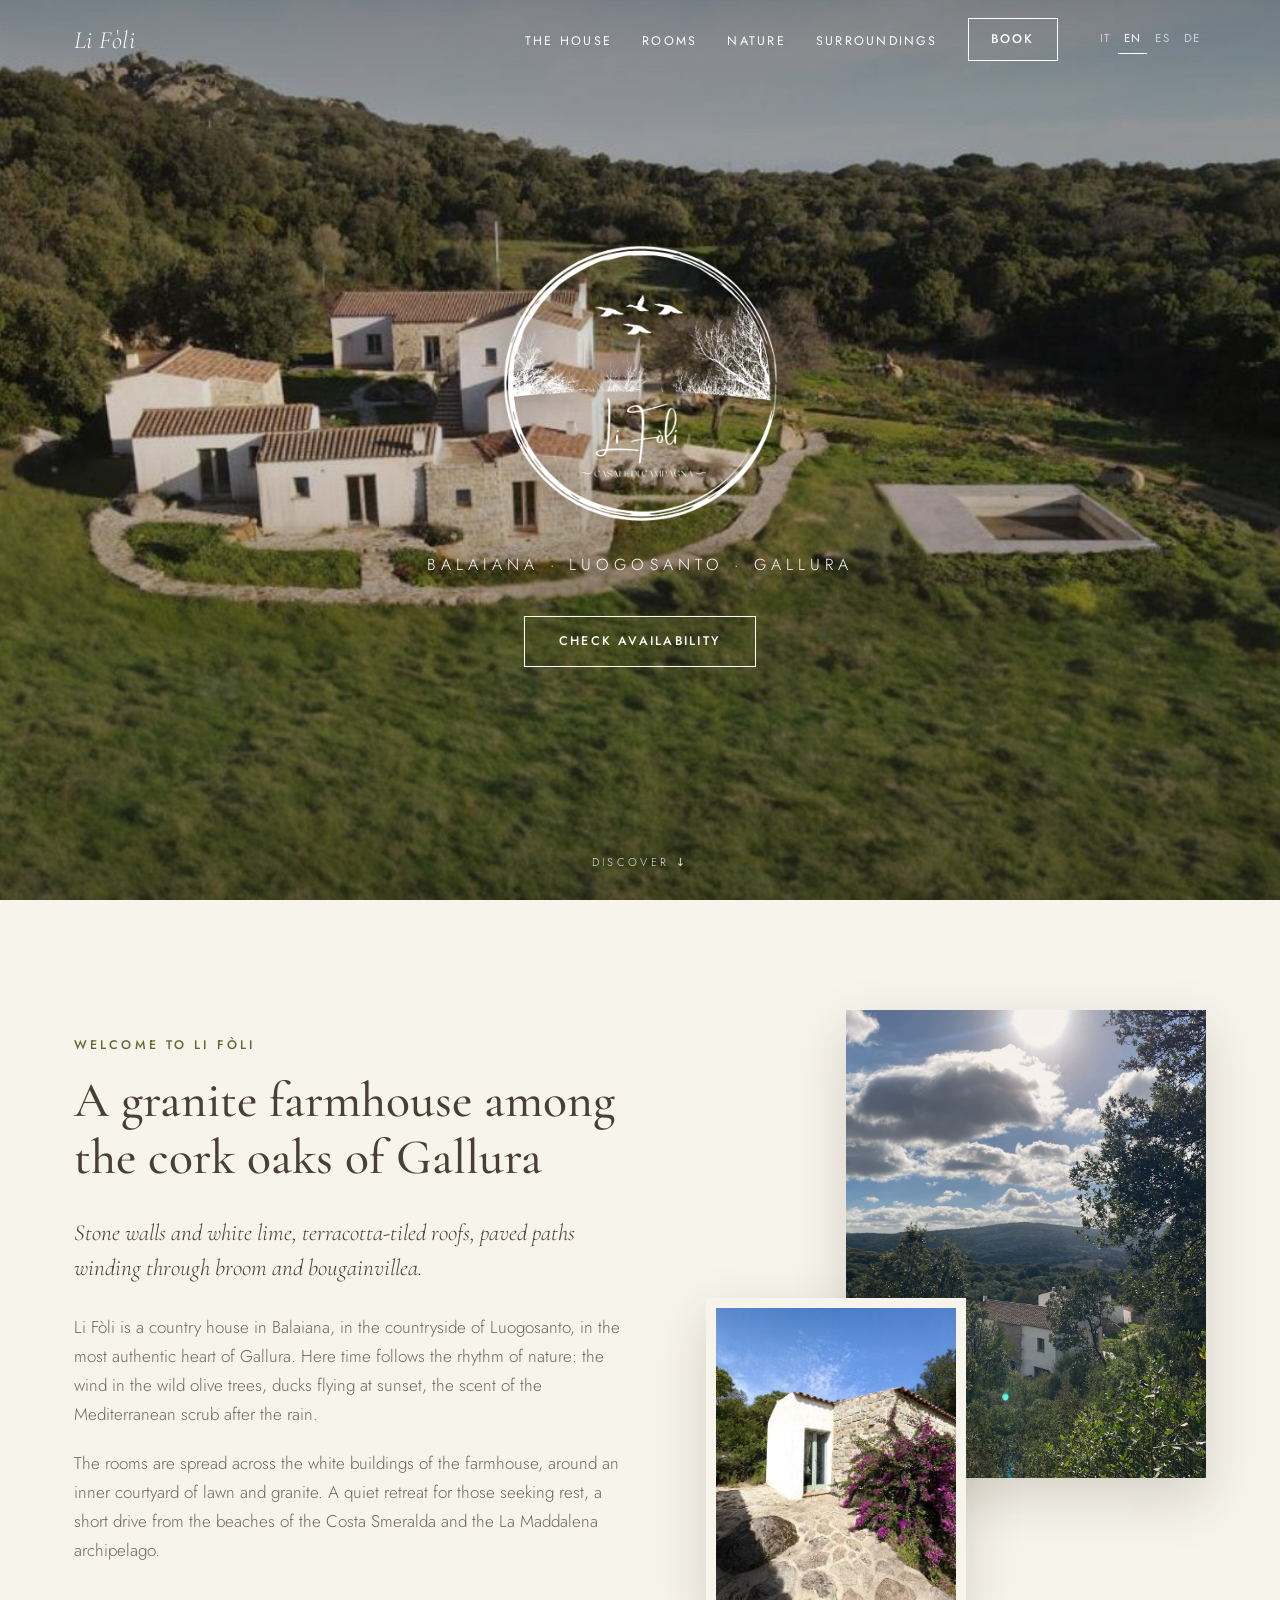
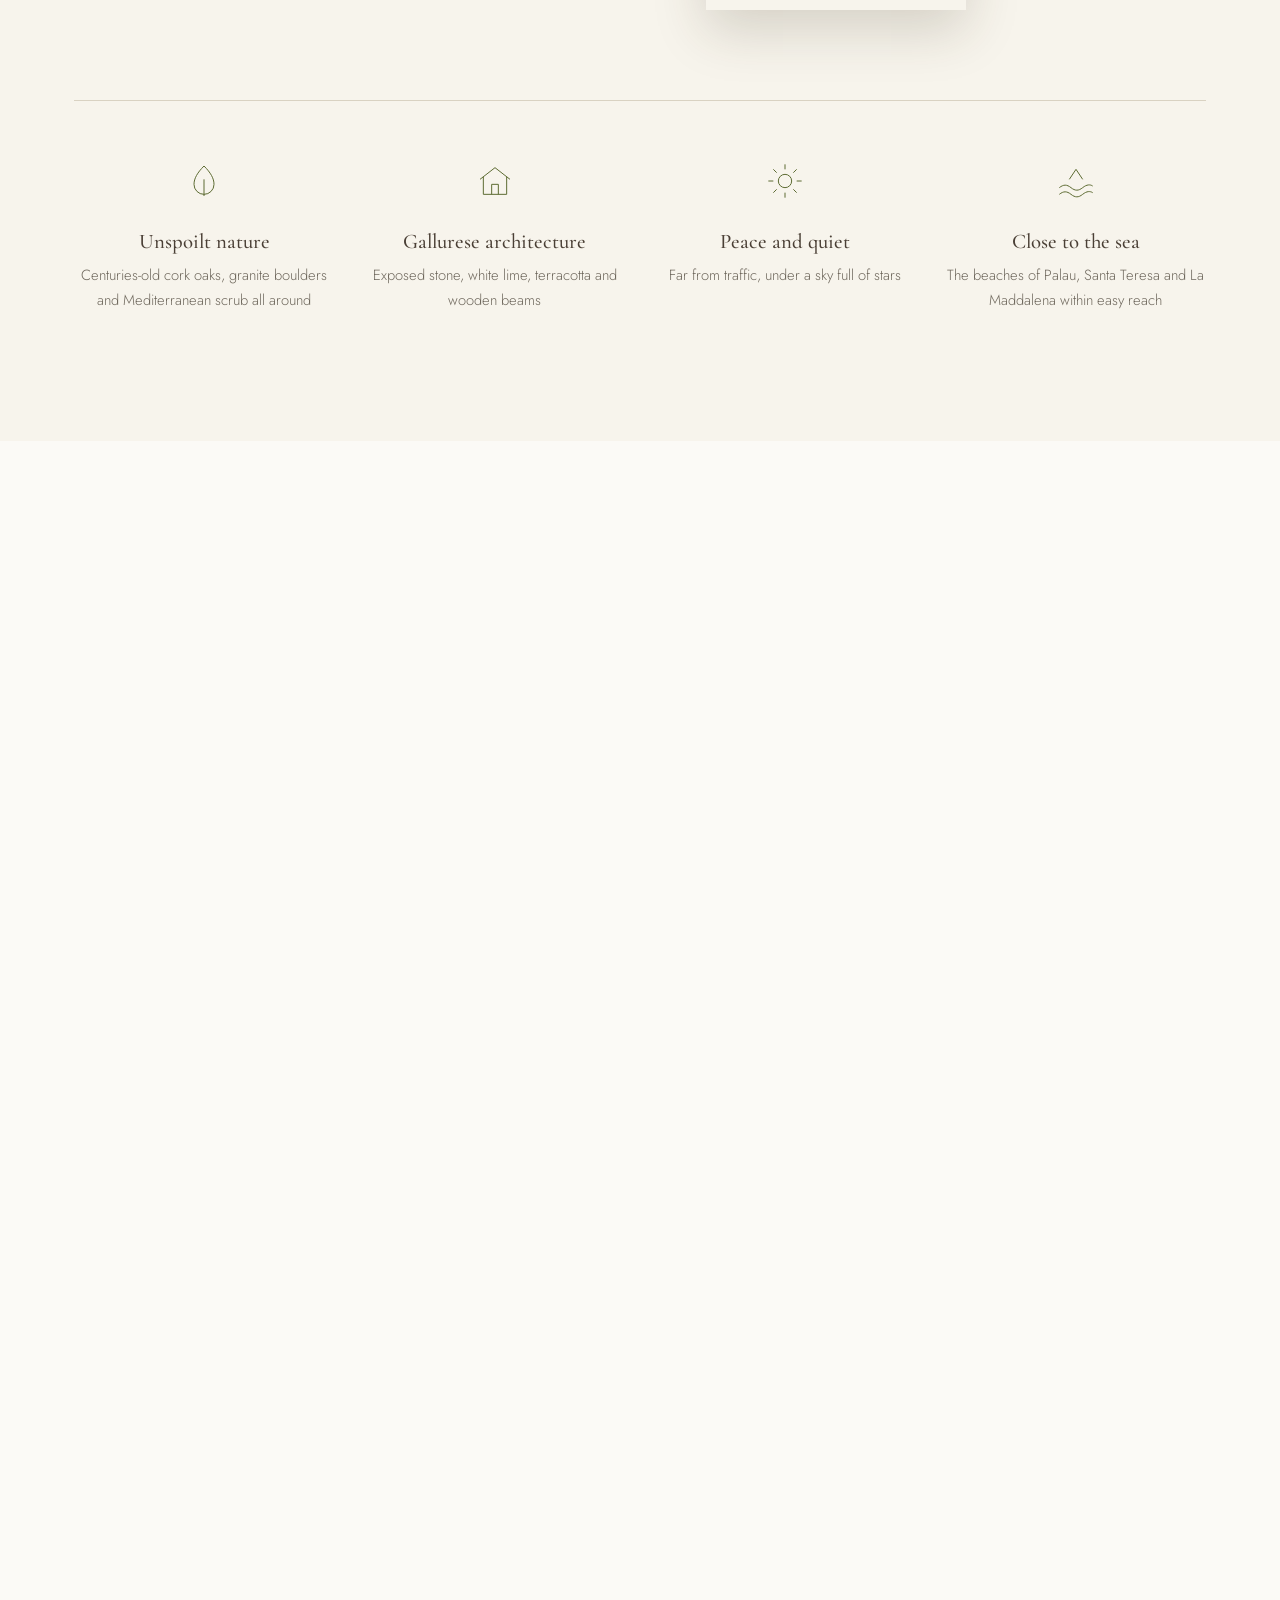
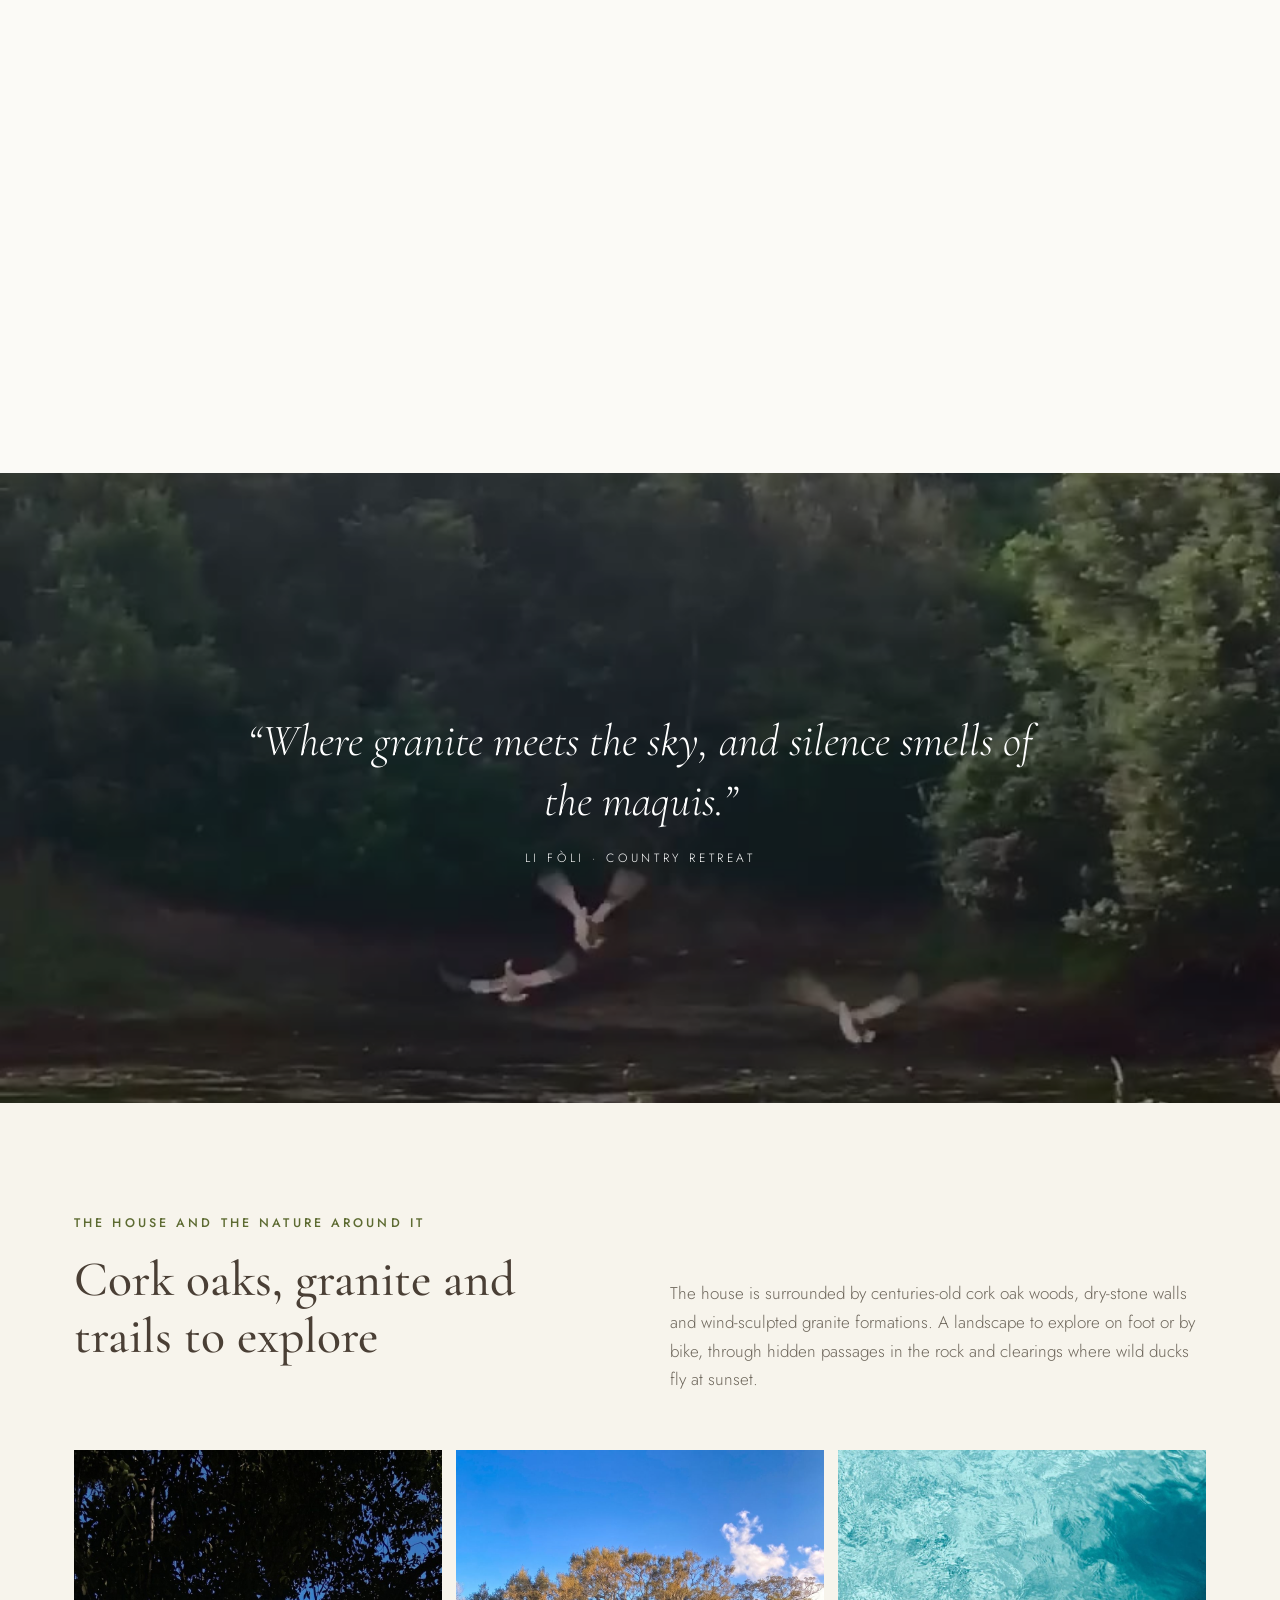
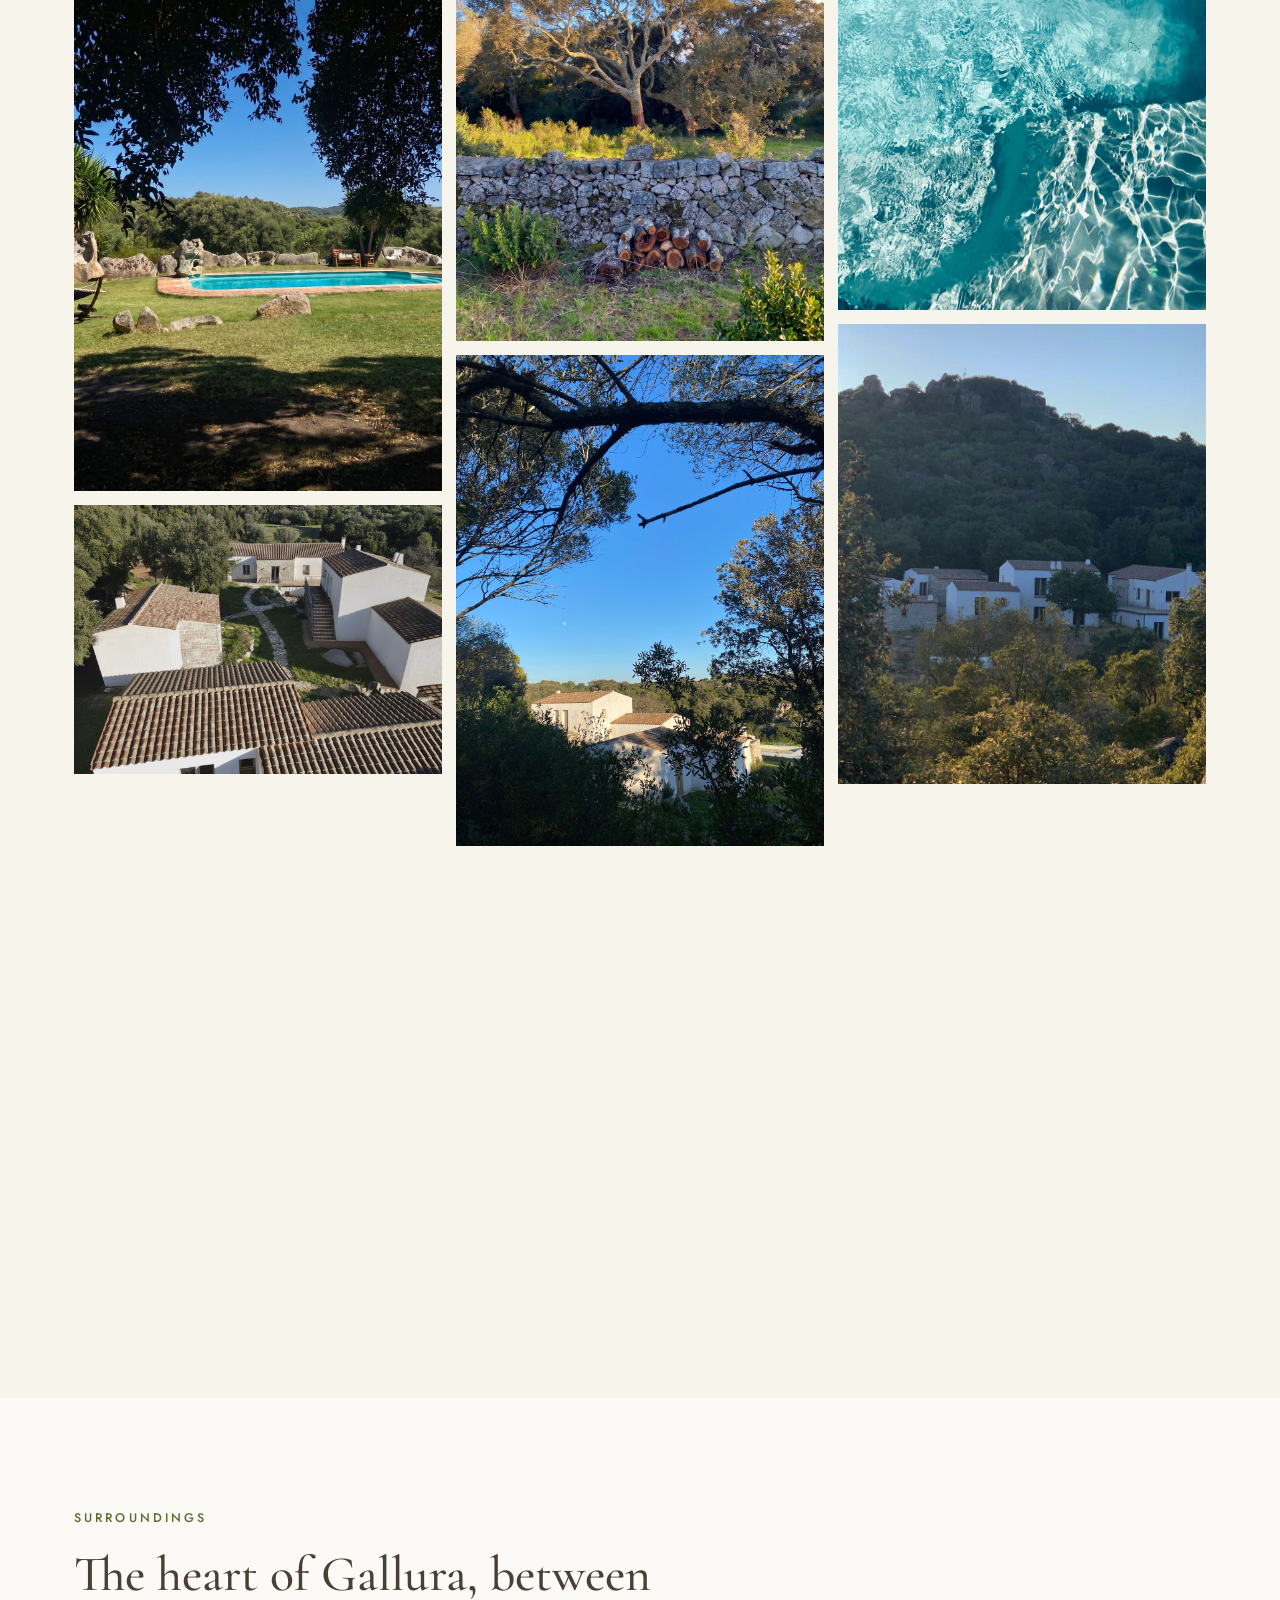
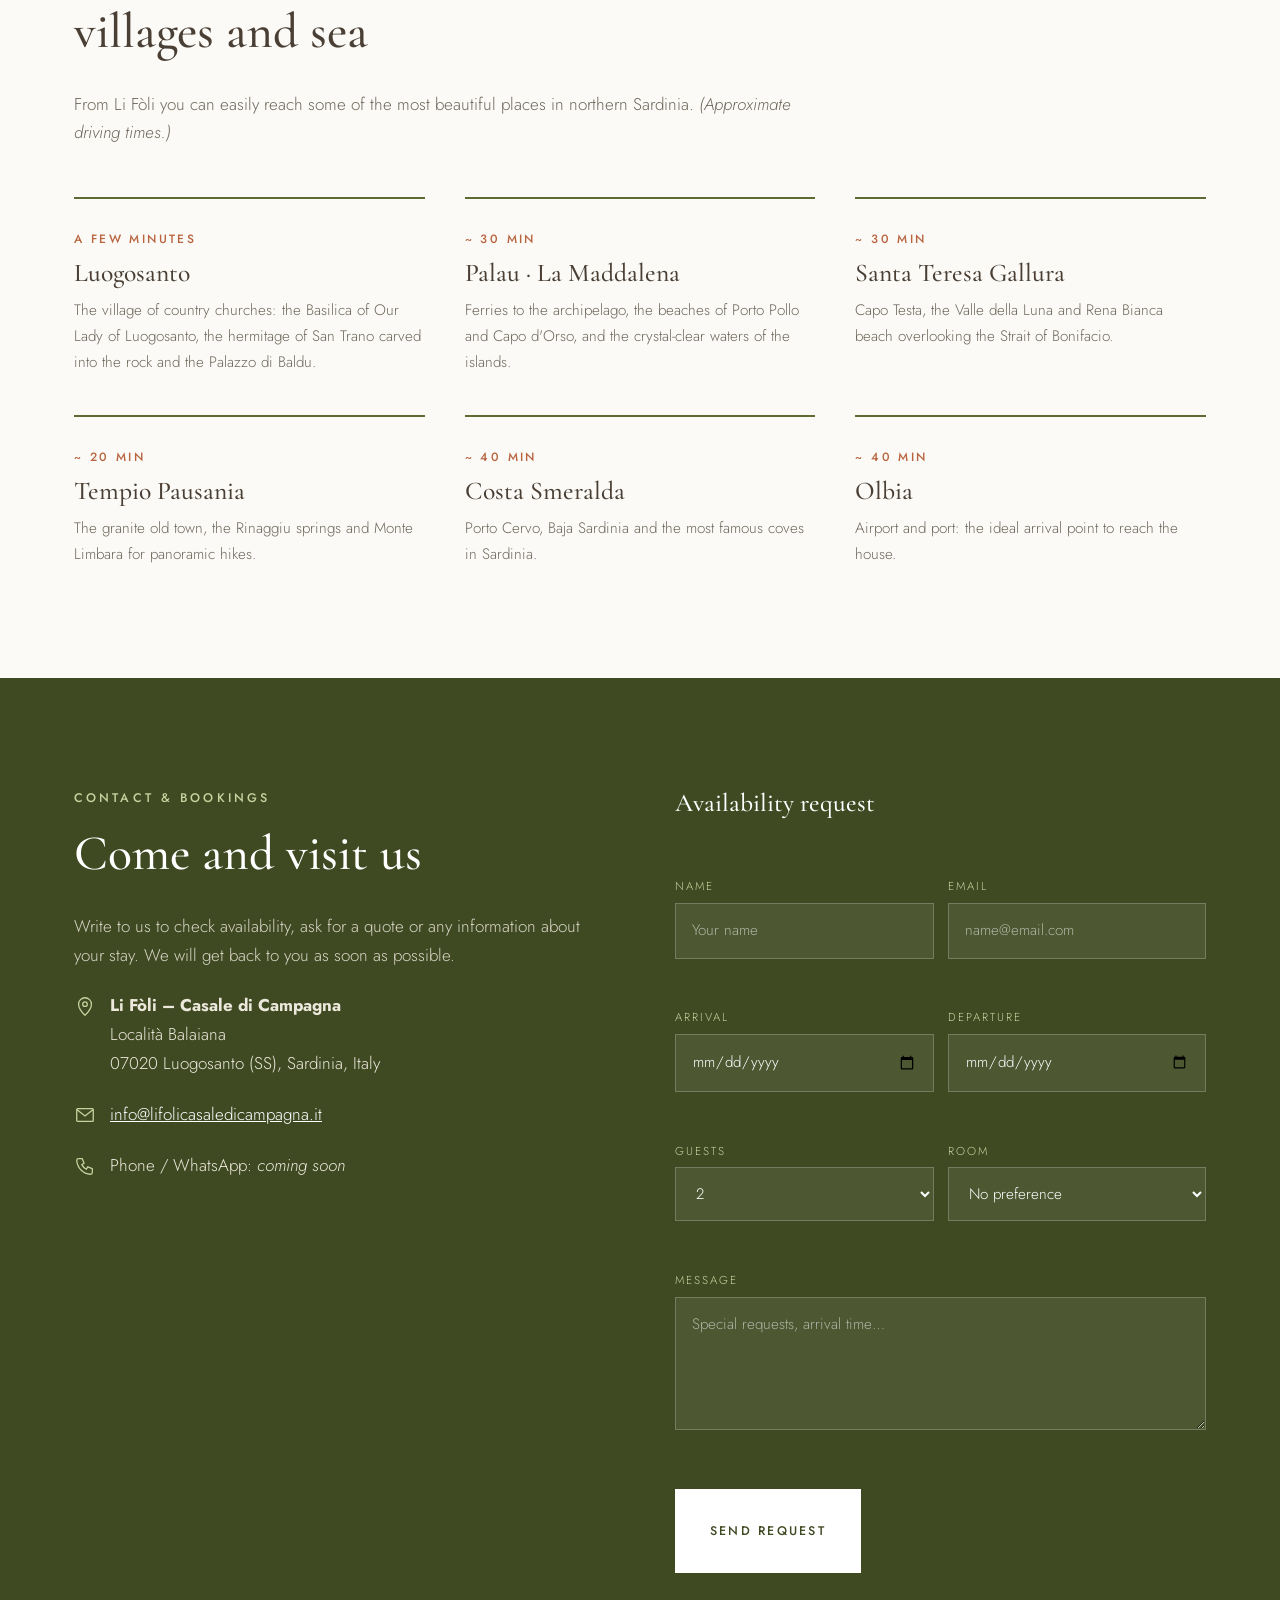
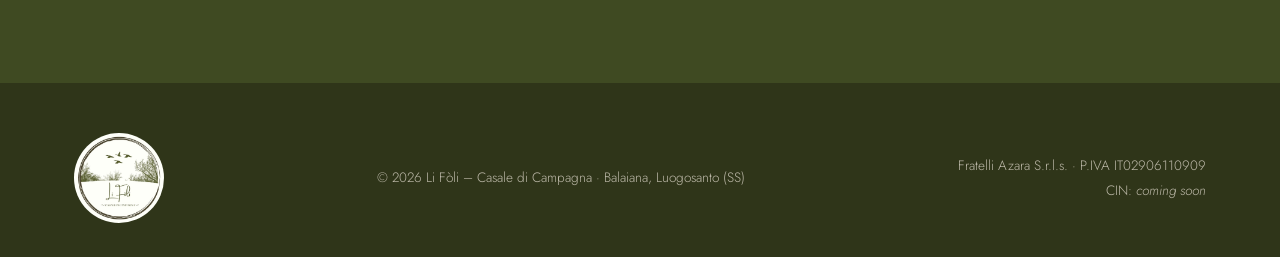
==== docs/index.html @ 3130edd5 "Sito Li Fòli in 4 lingue e gestionale Apps Script Co-Authored-By: Claude Opus 5.5 <noreply@anthropic" ====
<!doctype html>
<html lang="it">
<head>
<meta charset="utf-8">
<meta name="viewport" content="width=device-width, initial-scale=1">
<title>Li Fòli – Casale di Campagna | Balaiana, Luogosanto · Gallura, Sardegna</title>
<meta name="description" content="Li Fòli è un casale di campagna in granito e calce a Balaiana, Luogosanto, nel cuore della Gallura. Camere e suite immerse tra sughere, rocce di granito e silenzio, vicino alla Costa Smeralda.">
<meta property="og:title" content="Li Fòli – Casale di Campagna">
<meta property="og:description" content="Li Fòli è un casale di campagna in granito e calce a Balaiana, Luogosanto, nel cuore della Gallura. Camere e suite immerse tra sughere, rocce di granito e silenzio, vicino alla Costa Smeralda.">
<meta property="og:image" content="img/drone-casale.jpg">
<link rel="alternate" hreflang="it" href="https://www.lifolicasaledicampagna.it/">
<link rel="alternate" hreflang="en" href="https://www.lifolicasaledicampagna.it/en/">
<link rel="alternate" hreflang="es" href="https://www.lifolicasaledicampagna.it/es/">
<link rel="alternate" hreflang="de" href="https://www.lifolicasaledicampagna.it/de/">
<link rel="alternate" hreflang="x-default" href="https://www.lifolicasaledicampagna.it/">
<link rel="icon" href="img/favicon.png">
<link rel="preconnect" href="https://fonts.googleapis.com">
<link rel="preconnect" href="https://fonts.gstatic.com" crossorigin>
<link href="https://fonts.googleapis.com/css2?family=Cormorant+Garamond:ital,wght@0,400;0,500;0,600;1,400&family=Jost:wght@300;400;500&display=swap" rel="stylesheet">
<link rel="stylesheet" href="style.css">
</head>
<body>

<nav id="nav">
  <div class="wrap">
    <a href="#top" class="brand">Li Fòli</a>
    <button class="burger" id="burger" aria-label="Menu">☰</button>
    <ul id="menu">
      <li><a href="#casale">Il Casale</a></li>
      <li><a href="#camere">Camere</a></li>
      <li><a href="#natura">Natura</a></li>
      <li><a href="#dintorni">Dintorni</a></li>
      <li><a href="#contatti" class="btn btn-light">Prenota</a></li>
      <li class="lang"><a href="index.html" data-l="it" class="on" hreflang="it">IT</a><a href="en/index.html" data-l="en" class="" hreflang="en">EN</a><a href="es/index.html" data-l="es" class="" hreflang="es">ES</a><a href="de/index.html" data-l="de" class="" hreflang="de">DE</a></li>
    </ul>
  </div>
</nav>

<header class="hero" id="top">
  <video class="bg" autoplay muted loop playsinline preload="auto" poster="img/drone-casale.jpg">
    <source src="video/hero.mp4" type="video/mp4">
  </video>
  <div class="content">
    <img class="logo" src="img/logo-circle-white.png" alt="Li Fòli – Casale di Campagna">
    <p>Balaiana · Luogosanto · Gallura</p>
    <a href="#contatti" class="btn btn-light">Verifica disponibilità</a>
  </div>
  <div class="scroll-hint">Scopri ↓</div>
</header>

<section class="intro" id="casale">
  <div class="wrap">
    <div class="grid">
      <div class="reveal">
        <span class="eyebrow">Benvenuti a Li Fòli</span>
        <h2>Un casale di granito tra le sughere della Gallura</h2>
        <p class="lead">Muri di pietra e calce bianca, tetti in coppi, sentieri lastricati che si perdono tra ginestre e buganvillee.</p>
        <p>Li Fòli è un casale di campagna nella località di Balaiana, nel territorio di Luogosanto, nel cuore più autentico della Gallura. Qui il tempo segue il ritmo della natura: il vento tra gli ulivi selvatici, il volo delle anatre al tramonto, il profumo della macchia mediterranea dopo la pioggia.</p>
        <p>Le camere sono distribuite tra i volumi bianchi del casale, attorno a una corte interna di prato e granito. Un rifugio silenzioso per chi cerca riposo, a breve distanza dalle spiagge della Costa Smeralda e dell'arcipelago di La Maddalena.</p>
      </div>
      <div class="photos reveal">
        <img class="a" src="img/casale-colline.jpg" alt="Il casale tra le colline della Gallura">
        <img class="b" src="img/buganvillea.jpg" alt="Buganvillea fiorita sul muro di granito">
      </div>
    </div>

    <div class="features reveal">
      <div class="feature">
        <svg viewBox="0 0 48 48"><path d="M24 6c-8 8-12 15-12 22a12 12 0 0 0 24 0c0-7-4-14-12-22z"/><path d="M24 42V22"/></svg>
        <h4>Natura intatta</h4><p>Sughere secolari, rocce di granito e macchia mediterranea tutt'intorno</p>
      </div>
      <div class="feature">
        <svg viewBox="0 0 48 48"><path d="M6 22 24 8l18 14"/><path d="M10 19v21h28V19"/><path d="M20 40V28h8v12"/></svg>
        <h4>Architettura gallurese</h4><p>Pietra a vista, calce bianca, cotto e travi in legno</p>
      </div>
      <div class="feature">
        <svg viewBox="0 0 48 48"><circle cx="24" cy="24" r="8"/><path d="M24 4v6M24 38v6M4 24h6M38 24h6M10 10l4 4M34 34l4 4M10 38l4-4M34 14l4-4"/></svg>
        <h4>Silenzio e quiete</h4><p>Lontano dal traffico, sotto un cielo pieno di stelle</p>
      </div>
      <div class="feature">
        <svg viewBox="0 0 48 48"><path d="M4 32c5-4 9-4 14 0s9 4 14 0 9-4 12-2"/><path d="M4 40c5-4 9-4 14 0s9 4 14 0 9-4 12-2"/><path d="M16 22l8-12 8 12"/></svg>
        <h4>Vicino al mare</h4><p>Le spiagge di Palau, Santa Teresa e La Maddalena a portata di mano</p>
      </div>
    </div>
  </div>
</section>

<section id="camere">
  <div class="wrap">
    <div class="rooms-head reveal">
      <span class="eyebrow">Camere &amp; Suite</span>
      <h2>Ogni stanza porta il nome di un fiore della macchia</h2>
      <p>Ambienti luminosi e curati, arredati con legno, lino e tessuti naturali, con affaccio sul verde della campagna.</p>
    </div>

    <article class="room-feature reveal">
      <div class="gallery" data-gallery="ginestra">
        <img src="img/ginestra-1.jpg" alt="Suite Ginestra">
        <img src="img/ginestra-2.jpg" alt="Suite Ginestra">
        <img src="img/ginestra-4.jpg" alt="Suite Ginestra">
        <img src="img/ginestra-3.jpg" alt="Suite Ginestra" hidden>
        <img src="img/ginestra-5.jpg" alt="Suite Ginestra" hidden>
      </div>
      <div class="info">
        <span class="eyebrow">La Suite</span>
        <h3>Suite Ginestra</h3>
        <p>La più ampia del casale: soffitto con travi a vista, letto a baldacchino con tende in lino, un salottino con divano e una grande portafinestra aperta sulla campagna gallurese.</p>
        <div class="tags"><span>Letto matrimoniale a baldacchino</span><span>Zona living</span><span>Bagno privato</span><span>Vista campagna</span></div>
        <a href="#contatti" class="btn btn-solid" data-room="Suite Ginestra">Richiedi disponibilità</a>
      </div>
    </article>

    <div class="room-grid">
      <article class="room-card reveal">
        <div class="ph" data-gallery="malvarosa">
          <img src="img/malvarosa-1.jpg" alt="Malvarosa">
          <img src="img/malvarosa-2.jpg" alt="Malvarosa" hidden><img src="img/malvarosa-3.jpg" alt="Malvarosa" hidden>
          <img src="img/malvarosa-4.jpg" alt="Malvarosa" hidden><img src="img/malvarosa-5.jpg" alt="Malvarosa" hidden>
          <span class="count">5 foto</span>
        </div>
        <div class="body"><h3>Malvarosa</h3><span class="name-meaning">Camera matrimoniale</span><p>Toni salvia e cotto, testiera capitonné, specchi d'epoca e una panca in legno ai piedi del letto. Calda, accogliente, luminosa.</p></div>
      </article>
      <article class="room-card reveal">
        <div class="ph" data-gallery="euforbia">
          <img src="img/euforbia-1.jpg" alt="Euforbia">
          <img src="img/euforbia-2.jpg" alt="Euforbia" hidden><img src="img/euforbia-3.jpg" alt="Euforbia" hidden>
          <img src="img/euforbia-4.jpg" alt="Euforbia" hidden><img src="img/euforbia-5.jpg" alt="Euforbia" hidden>
          <img src="img/euforbia-6.jpg" alt="Euforbia" hidden>
          <span class="count">6 foto</span>
        </div>
        <div class="body"><h3>Euforbia</h3><span class="name-meaning">Camera matrimoniale</span><p>Travi in ginepro, poltrone in velluto e una portafinestra che si apre sulla corte in pietra. Prende il nome dall'euforbia arborea, che d'inverno accende di giallo i graniti.</p></div>
      </article>
      <article class="room-card reveal">
        <div class="ph empty"><span>Foto in arrivo</span></div>
        <div class="body"><h3>Erica</h3><span class="name-meaning">Camera matrimoniale</span><p>Dedicata all'erica arborea che colora di bianco le colline galluresi a primavera.</p></div>
      </article>
    </div>
  </div>
</section>

<div class="band">
  <video autoplay muted loop playsinline preload="metadata" poster="video/anatre-poster.jpg"><source src="video/anatre.mp4" type="video/mp4"></video>
  <blockquote>“Dove il granito incontra il cielo, e il silenzio ha il profumo della macchia.”<cite>Li Fòli · Casale di Campagna</cite></blockquote>
</div>

<section class="nature" id="natura">
  <div class="wrap">
    <div class="head reveal">
      <div>
        <span class="eyebrow">Il casale e la natura attorno</span>
        <h2>Sughere, granito e sentieri da esplorare</h2>
      </div>
      <p>Il casale è circondato da boschi di sughere secolari, muretti a secco e formazioni di granito modellate dal vento. Un paesaggio da vivere a piedi o in bicicletta, tra passaggi nascosti nella roccia e radure dove al tramonto volano le anatre selvatiche.</p>
    </div>
    <div class="masonry" data-gallery="natura">
      <figure class="reveal"><img src="img/piscina.jpg" alt="La piscina tra i graniti"><figcaption>La piscina tra i graniti</figcaption></figure>
      <figure class="reveal"><img src="img/cortile.jpg" alt="La corte interna"><figcaption>La corte interna</figcaption></figure>
      <figure class="reveal"><img src="img/granito-scolpito.jpg" alt="Granito scolpito dal vento"><figcaption>Granito scolpito dal vento</figcaption></figure>
      <figure class="reveal"><img src="img/sughere-muretto.jpg" alt="Sughere e muretti a secco"><figcaption>Sughere e muretti a secco</figcaption></figure>
      <figure class="reveal"><img src="img/casale-luna.jpg" alt="Il casale con la luna"><figcaption>Il casale con la luna</figcaption></figure>
      <figure class="reveal"><img src="img/acqua.jpg" alt="Acqua cristallina"><figcaption>Acqua cristallina</figcaption></figure>
      <figure class="reveal"><img src="img/casale-collina.jpg" alt="Ai piedi della collina"><figcaption>Ai piedi della collina</figcaption></figure>
      <figure class="reveal"><img src="img/passaggio-rocce.jpg" alt="Passaggi tra le rocce"><figcaption>Passaggi tra le rocce</figcaption></figure>
    </div>
  </div>
</section>

<section class="around" id="dintorni">
  <div class="wrap">
    <div class="reveal" style="max-width:720px">
      <span class="eyebrow">Dintorni</span>
      <h2>Il cuore della Gallura, tra borghi e mare</h2>
      <p style="color:var(--muted)">Da Li Fòli si raggiungono facilmente alcune delle mete più belle del nord Sardegna. <em>(Tempi indicativi in auto.)</em></p>
    </div>
    <div class="grid">
      <div class="place reveal"><span class="dist">Pochi minuti</span><h3>Luogosanto</h3><p>Il borgo delle chiese campestri: la Basilica di Nostra Signora di Luogosanto, l'eremo di San Trano scavato nella roccia e il Palazzo di Baldu.</p></div>
      <div class="place reveal"><span class="dist">~ 30 min</span><h3>Palau · La Maddalena</h3><p>Il traghetto per l'arcipelago, le spiagge di Porto Pollo e Capo d'Orso, il mare cristallino delle isole.</p></div>
      <div class="place reveal"><span class="dist">~ 30 min</span><h3>Santa Teresa Gallura</h3><p>Capo Testa, la Valle della Luna e la spiaggia di Rena Bianca affacciata sulle Bocche di Bonifacio.</p></div>
      <div class="place reveal"><span class="dist">~ 20 min</span><h3>Tempio Pausania</h3><p>Il centro storico in granito, le sorgenti di Rinaggiu e il Monte Limbara per escursioni panoramiche.</p></div>
      <div class="place reveal"><span class="dist">~ 40 min</span><h3>Costa Smeralda</h3><p>Porto Cervo, Baja Sardinia e le calette più famose della Sardegna.</p></div>
      <div class="place reveal"><span class="dist">~ 40 min</span><h3>Olbia</h3><p>Aeroporto e porto: il punto di arrivo ideale per raggiungere il casale.</p></div>
    </div>
  </div>
</section>

<section class="contact" id="contatti">
  <div class="wrap">
    <div class="grid">
      <div class="info reveal">
        <span class="eyebrow">Contatti &amp; prenotazioni</span>
        <h2>Vieni a trovarci</h2>
        <p>Scrivici per verificare la disponibilità, chiedere un preventivo o qualsiasi informazione sul soggiorno. Ti risponderemo il prima possibile.</p>
        <div class="line">
          <svg viewBox="0 0 24 24"><path d="M12 22s7-6.5 7-12a7 7 0 0 0-14 0c0 5.5 7 12 7 12z"/><circle cx="12" cy="10" r="2.5"/></svg>
          <div><strong>Li Fòli – Casale di Campagna</strong><br>Località Balaiana<br>07020 Luogosanto (SS), Sardegna</div>
        </div>
        <div class="line">
          <svg viewBox="0 0 24 24"><rect x="3" y="5" width="18" height="14" rx="1"/><path d="m3 6 9 7 9-7"/></svg>
          <div><a href="mailto:info@lifolicasaledicampagna.it">info@lifolicasaledicampagna.it</a></div>
        </div>
        <div class="line">
          <svg viewBox="0 0 24 24"><path d="M5 4h4l2 5-2.5 1.5a11 11 0 0 0 5 5L15 13l5 2v4a2 2 0 0 1-2 2A16 16 0 0 1 3 6a2 2 0 0 1 2-2"/></svg>
          <div><!-- TODO telefono -->Telefono / WhatsApp: <em>da inserire</em></div>
        </div>
        <iframe class="map" loading="lazy" title="Map" src="https://www.google.com/maps?q=Balaiana,+Luogosanto+SS&z=13&hl=it&output=embed"></iframe>
      </div>

      <form class="reveal" id="form" action="mailto:info@lifolicasaledicampagna.it" method="post" enctype="text/plain">
        <h3>Richiesta di disponibilità</h3>
        <div class="row">
          <div><label for="nome">Nome</label><input id="nome" name="nome" required placeholder="Il tuo nome"></div>
          <div><label for="email">Email</label><input id="email" name="email" type="email" required placeholder="name@email.com"></div>
        </div>
        <div class="row">
          <div><label for="arrivo">Arrivo</label><input id="arrivo" name="arrivo" type="date" required></div>
          <div><label for="partenza">Partenza</label><input id="partenza" name="partenza" type="date" required></div>
        </div>
        <div class="row">
          <div><label for="ospiti">Ospiti</label><select id="ospiti" name="ospiti"><option>1</option><option selected>2</option><option>3</option><option>4</option><option>5+</option></select></div>
          <div><label for="camera">Camera</label><select id="camera" name="camera"><option value="">Nessuna preferenza</option><option>Suite Ginestra</option><option>Malvarosa</option><option>Erica</option><option>Euforbia</option></select></div>
        </div>
        <div><label for="msg">Messaggio</label><textarea id="msg" name="messaggio" rows="4" placeholder="Richieste particolari, orario di arrivo…"></textarea></div>
        <button class="btn" type="submit">Invia richiesta</button>
      </form>
    </div>
  </div>
</section>

<footer>
  <div class="wrap">
    <img src="img/logo.jpg" alt="Li Fòli">
    <div>© <span id="y"></span> Li Fòli – Casale di Campagna · Balaiana, Luogosanto (SS)</div>
    <div class="legal">Fratelli Azara S.r.l.s. · P.IVA IT02906110909<br><!-- TODO CIN -->CIN: <em>da inserire</em></div>
  </div>
</footer>

<div class="lb" id="lb"><button class="x" aria-label="×">×</button><button class="prev" aria-label="‹">‹</button><img alt=""><button class="next" aria-label="›">›</button></div>

<script>
  document.getElementById('y').textContent = new Date().getFullYear();
  // Primo accesso alla versione italiana: proponi la lingua del browser
  (function(){
    var LANGS = ['en','es','de'], k = 'lifoli-lang';
    document.querySelectorAll('.lang a').forEach(function(a){ a.addEventListener('click', function(){ try{localStorage.setItem(k, a.dataset.l)}catch(e){} }); });
    if ('it' !== 'it') return;
    var saved; try{ saved = localStorage.getItem(k) }catch(e){}
    var nav = (navigator.language || 'it').slice(0,2);
    if (!saved && LANGS.indexOf(nav) > -1) location.replace(nav + '/index.html' + location.hash);
  })();
  const nav = document.getElementById('nav');
  addEventListener('scroll', () => nav.classList.toggle('scrolled', scrollY > 60), {passive:true});
  const burger = document.getElementById('burger'), menu = document.getElementById('menu');
  burger.onclick = () => { menu.classList.toggle('open'); burger.classList.toggle('open'); burger.textContent = menu.classList.contains('open') ? '×' : '☰'; };
  menu.querySelectorAll('a').forEach(a => a.addEventListener('click', () => { menu.classList.remove('open'); burger.classList.remove('open'); burger.textContent = '☰'; }));
  const io = new IntersectionObserver(es => es.forEach(e => { if (e.isIntersecting) { e.target.classList.add('in'); io.unobserve(e.target); } }), {threshold:.12});
  document.querySelectorAll('.reveal').forEach(el => io.observe(el));
  document.querySelectorAll('[data-room]').forEach(b => b.addEventListener('click', () => document.getElementById('camera').value = b.dataset.room));
  const lb = document.getElementById('lb'), lbImg = lb.querySelector('img'); let set = [], idx = 0;
  const show = i => { idx = (i + set.length) % set.length; lbImg.src = set[idx].src; lbImg.alt = set[idx].alt; };
  document.querySelectorAll('[data-gallery] img, .room-card .ph img').forEach(img => img.addEventListener('click', () => {
    const g = img.closest('[data-gallery]'); set = g ? [...g.querySelectorAll('img')] : [img];
    show(set.indexOf(img)); lb.classList.add('open');
  }));
  lb.querySelector('.x').onclick = () => lb.classList.remove('open');
  lb.querySelector('.prev').onclick = e => { e.stopPropagation(); show(idx - 1); };
  lb.querySelector('.next').onclick = e => { e.stopPropagation(); show(idx + 1); };
  lb.onclick = e => { if (e.target === lb) lb.classList.remove('open'); };
  addEventListener('keydown', e => { if (!lb.classList.contains('open')) return; if (e.key === 'Escape') lb.classList.remove('open'); if (e.key === 'ArrowLeft') show(idx - 1); if (e.key === 'ArrowRight') show(idx + 1); });
</script>
</body>
</html>
---- docs/style.css ----
:root{
  --cream:#f7f4ec; --paper:#fbfaf6; --olive:#5d6b32; --olive-dark:#3f4a22;
  --earth:#4a3f35; --terracotta:#b8643f; --stone:#d9d2c2; --ink:#2d2a25; --muted:#6f685d;
  --serif:"Cormorant Garamond",Georgia,serif; --sans:"Jost",system-ui,sans-serif;
}
*{box-sizing:border-box;margin:0;padding:0}
html{scroll-behavior:smooth}
body{font-family:var(--sans);font-weight:300;color:var(--ink);background:var(--paper);line-height:1.7;font-size:17px}
img{display:block;max-width:100%}
[hidden]{display:none!important}
a{color:inherit}
h1,h2,h3{font-family:var(--serif);font-weight:500;line-height:1.15;color:var(--earth)}
h2{font-size:clamp(2rem,4.5vw,3.1rem);margin-bottom:.6em}
h3{font-size:1.6rem;margin-bottom:.4em}
.eyebrow{font-size:.78rem;letter-spacing:.25em;text-transform:uppercase;color:var(--olive);font-weight:500;margin-bottom:1rem;display:block}
.wrap{max-width:1180px;margin:0 auto;padding:0 24px}
section{padding:110px 0}
.btn{display:inline-block;padding:14px 34px;border:1px solid currentColor;text-decoration:none;letter-spacing:.18em;text-transform:uppercase;font-size:.78rem;font-weight:500;transition:.3s}
.btn-solid{background:var(--olive);color:#fff;border-color:var(--olive)}
.btn-solid:hover{background:var(--olive-dark);border-color:var(--olive-dark)}
.btn-light{color:#fff}
.btn-light:hover{background:#fff;color:var(--earth)}

/* NAV */
nav{position:fixed;inset:0 0 auto 0;z-index:50;transition:.35s;padding:18px 0}
nav .wrap{display:flex;align-items:center;justify-content:space-between}
nav .brand{font-family:var(--serif);font-size:1.55rem;color:#fff;text-decoration:none;font-style:italic;letter-spacing:.02em}
nav ul{display:flex;gap:30px;list-style:none;align-items:center}
nav ul a{color:#fff;text-decoration:none;font-size:.78rem;letter-spacing:.18em;text-transform:uppercase;font-weight:400}
nav ul a.btn{padding:10px 22px}
nav.scrolled{background:rgba(251,250,246,.96);backdrop-filter:blur(8px);box-shadow:0 1px 0 var(--stone);padding:12px 0}
nav.scrolled .brand, nav.scrolled ul a{color:var(--earth)}
nav.scrolled ul a.btn{background:var(--olive);border-color:var(--olive);color:#fff}
.burger{display:none;background:none;border:0;color:#fff;font-size:1.7rem;cursor:pointer}
nav.scrolled .burger{color:var(--earth)}

/* HERO */
.hero{position:relative;height:100vh;min-height:620px;display:grid;place-items:center;text-align:center;color:#fff;overflow:hidden}
.hero video.bg{filter:saturate(1.05)}
.hero .bg{position:absolute;inset:0;width:100%;height:100%;object-fit:cover;transform:scale(1.04);animation:slowzoom 20s ease-out forwards}
@keyframes slowzoom{to{transform:scale(1)}}
.hero::after{content:"";position:absolute;inset:0;background:linear-gradient(180deg,rgba(30,28,20,.45) 0%,rgba(30,28,20,.15) 40%,rgba(30,28,20,.55) 100%)}
.hero .content{position:relative;z-index:2;padding:0 24px}
.hero .logo{width:min(300px,62vw);margin:0 auto 18px;filter:drop-shadow(0 2px 14px rgba(0,0,0,.35))}
.hero p{font-size:1rem;letter-spacing:.32em;text-transform:uppercase;margin-bottom:38px;text-shadow:0 1px 10px rgba(0,0,0,.4)}
.scroll-hint{position:absolute;bottom:28px;left:50%;transform:translateX(-50%);z-index:2;color:#fff;font-size:.7rem;letter-spacing:.3em;text-transform:uppercase;opacity:.85}

/* INTRO */
.intro{background:var(--cream)}
.intro .grid{display:grid;grid-template-columns:1.05fr .95fr;gap:80px;align-items:center}
.intro p{color:var(--muted);margin-bottom:1.2em}
.intro .lead{font-family:var(--serif);font-size:1.45rem;color:var(--earth);font-style:italic;line-height:1.5}
.intro .photos{position:relative;height:600px}
.intro .photos img{position:absolute;object-fit:cover;box-shadow:0 20px 50px rgba(60,50,30,.18)}
.intro .photos .a{width:72%;height:78%;top:0;right:0}
.intro .photos .b{width:52%;height:52%;bottom:0;left:0;border:10px solid var(--cream)}
.features{display:grid;grid-template-columns:repeat(4,1fr);gap:30px;margin-top:90px;padding-top:60px;border-top:1px solid var(--stone)}
.feature{text-align:center}
.feature svg{width:40px;height:40px;stroke:var(--olive);fill:none;stroke-width:1.2;margin:0 auto 14px}
.feature h4{font-family:var(--serif);font-size:1.3rem;font-weight:500;color:var(--earth);margin-bottom:4px}
.feature p{font-size:.92rem;color:var(--muted)}

/* ROOMS */
.rooms-head{text-align:center;max-width:700px;margin:0 auto 70px}
.rooms-head p{color:var(--muted)}
.room-feature{display:grid;grid-template-columns:1.25fr 1fr;gap:0;background:var(--cream);margin-bottom:40px}
.room-feature .gallery{display:grid;grid-template-columns:2fr 1fr;grid-template-rows:1fr 1fr;gap:6px;height:560px}
.room-feature .gallery img{width:100%;height:100%;object-fit:cover;cursor:zoom-in}
.room-feature .gallery img:first-child{grid-row:span 2}
.room-feature .info{padding:60px 54px;display:flex;flex-direction:column;justify-content:center}
.room-feature .info p{color:var(--muted);margin-bottom:1.2em}
.tags{display:flex;flex-wrap:wrap;gap:8px;margin:6px 0 28px}
.tags span{font-size:.75rem;letter-spacing:.08em;padding:6px 12px;border:1px solid var(--stone);color:var(--earth);background:var(--paper)}
.room-grid{display:grid;grid-template-columns:repeat(3,1fr);gap:30px}
.room-card{background:var(--cream)}
.room-card .ph{aspect-ratio:4/3;overflow:hidden;background:var(--stone)}
.room-card .ph img{width:100%;height:100%;object-fit:cover;transition:transform .8s;cursor:zoom-in}
.room-card:hover .ph img{transform:scale(1.05)}
.room-card .ph.empty{display:grid;place-items:center;background:linear-gradient(135deg,#e7e1d1,#d9d2c2)}
.room-card .ph.empty span{font-family:var(--serif);font-style:italic;color:var(--muted);font-size:1.1rem}
.room-card .body{padding:28px 30px 32px}
.room-card .body p{color:var(--muted);font-size:.95rem}
.room-card .name-meaning{font-family:var(--serif);font-style:italic;color:var(--olive);font-size:1.05rem;margin-top:-6px;margin-bottom:10px;display:block}

/* PARALLAX BAND */
.band{position:relative;height:70vh;min-height:420px;display:grid;place-items:center;text-align:center;color:#fff;overflow:hidden;background:#3a3a2a}
.band video,.hero video.bg{position:absolute;inset:0;width:100%;height:100%;object-fit:cover}
.band::before{content:"";position:absolute;inset:0;background:rgba(40,36,25,.42);z-index:1}
.band blockquote{z-index:2}
.band blockquote{position:relative;font-family:var(--serif);font-style:italic;font-size:clamp(1.7rem,3.6vw,2.8rem);max-width:860px;padding:0 24px;line-height:1.35}
.band cite{display:block;margin-top:18px;font-family:var(--sans);font-style:normal;font-size:.75rem;letter-spacing:.3em;text-transform:uppercase}

/* NATURE / MASONRY */
.nature{background:var(--cream)}
.nature .head{display:grid;grid-template-columns:1fr 1fr;gap:60px;align-items:end;margin-bottom:56px}
.nature .head p{color:var(--muted)}
.masonry{columns:3 300px;column-gap:14px}
.masonry figure{break-inside:avoid;margin-bottom:14px;position:relative;overflow:hidden}
.masonry img{width:100%;cursor:zoom-in;transition:transform .8s}
.masonry figure:hover img{transform:scale(1.04)}
.masonry figcaption{position:absolute;left:0;right:0;bottom:0;padding:30px 18px 14px;color:#fff;font-family:var(--serif);font-style:italic;font-size:1.1rem;background:linear-gradient(transparent,rgba(0,0,0,.55));opacity:0;transition:.4s}
.masonry figure:hover figcaption{opacity:1}

/* SURROUNDINGS */
.around .grid{display:grid;grid-template-columns:repeat(3,1fr);gap:40px;margin-top:50px}
.place{border-top:2px solid var(--olive);padding-top:24px}
.place .dist{font-size:.75rem;letter-spacing:.2em;text-transform:uppercase;color:var(--terracotta);font-weight:500}
.place h3{margin-top:6px}
.place p{color:var(--muted);font-size:.95rem}

/* CONTACT */
.contact{background:var(--olive-dark);color:#ece8dc}
.contact h2,.contact h3{color:#fff}
.contact .eyebrow{color:#c9d29f}
.contact .grid{display:grid;grid-template-columns:1fr 1fr;gap:70px}
.contact .info p{margin-bottom:1em;color:#d8d4c6}
.contact .info a{color:#fff}
.contact .line{display:flex;gap:14px;align-items:flex-start;margin:22px 0}
.contact .line svg{width:22px;height:22px;stroke:#c9d29f;fill:none;stroke-width:1.4;flex-shrink:0;margin-top:4px}
form{display:grid;gap:14px}
form .row{display:grid;grid-template-columns:1fr 1fr;gap:14px}
input,textarea,select{width:100%;padding:14px 16px;background:rgba(255,255,255,.07);border:1px solid rgba(255,255,255,.22);color:#fff;font:inherit;font-size:.95rem}
input::placeholder,textarea::placeholder{color:rgba(255,255,255,.55)}
input:focus,textarea:focus,select:focus{outline:none;border-color:#c9d29f}
label{font-size:.72rem;letter-spacing:.18em;text-transform:uppercase;color:#c9d29f;display:block;margin-bottom:6px}
select option{color:var(--ink)}
form .btn{justify-self:start;background:#fff;color:var(--olive-dark);border-color:#fff;cursor:pointer;font-family:var(--sans)}
form .btn:hover{background:transparent;color:#fff}
.map{margin-top:30px;aspect-ratio:16/10;border:0;width:100%;filter:grayscale(.3) sepia(.15)}

footer{background:#2f3519;color:#bdb9a9;padding:50px 0 34px;font-size:.85rem}
footer .wrap{display:flex;justify-content:space-between;align-items:center;gap:30px;flex-wrap:wrap}
footer img{width:90px;border-radius:50%}
footer .legal{text-align:right;line-height:1.8}

/* LIGHTBOX */
.lb{position:fixed;inset:0;background:rgba(20,18,12,.94);display:none;place-items:center;z-index:100;padding:30px}
.lb.open{display:grid}
.lb img{max-height:88vh;max-width:92vw;box-shadow:0 10px 60px rgba(0,0,0,.5)}
.lb button{position:absolute;background:none;border:0;color:#fff;font-size:2.4rem;cursor:pointer;padding:10px 18px;opacity:.8}
.lb button:hover{opacity:1}
.lb .x{top:14px;right:18px}.lb .prev{left:10px}.lb .next{right:10px}

.reveal{opacity:0;transform:translateY(30px);transition:opacity 1s ease,transform 1s ease}
.reveal.in{opacity:1;transform:none}

@media (max-width:960px){
  section{padding:80px 0}
  .intro .grid,.room-feature,.nature .head,.contact .grid{grid-template-columns:1fr;gap:40px}
  .intro .photos{height:460px}
  .features{grid-template-columns:repeat(2,1fr);gap:40px 20px}
  .room-feature .gallery{height:420px}
  .room-feature .info{padding:40px 28px}
  .room-grid,.around .grid{grid-template-columns:1fr 1fr}
  nav ul{position:fixed;inset:0;background:var(--paper);flex-direction:column;justify-content:center;gap:28px;transform:translateX(100%);transition:.4s}
  nav ul.open{transform:none}
  nav ul a{color:var(--earth)!important;font-size:.95rem}
  .burger{display:block;z-index:60;position:relative}
  .burger.open{color:var(--earth)}
}
@media (max-width:600px){
  body{font-size:16px}
  .room-grid,.around .grid,form .row{grid-template-columns:1fr}
  .intro .photos{height:380px}
  .room-feature .gallery{height:340px}
  footer .wrap{flex-direction:column;text-align:center}
  footer .legal{text-align:center}
}

/* LANG */
.lang{display:flex;gap:2px;margin-left:6px}
.lang a{font-size:.72rem!important;letter-spacing:.1em!important;padding:4px 6px;opacity:.65;text-decoration:none}
.lang a.on{opacity:1;border-bottom:1px solid currentColor}
.sound{position:absolute;right:24px;bottom:24px;z-index:3;background:rgba(0,0,0,.25);border:1px solid rgba(255,255,255,.5);color:#fff;width:40px;height:40px;border-radius:50%;cursor:pointer;font-size:.9rem}
@media (max-width:960px){.lang{margin:10px 0 0}.lang a{font-size:.9rem!important}}
.room-card .ph{position:relative}
.room-card .ph .count{position:absolute;right:12px;bottom:12px;background:rgba(30,28,20,.6);color:#fff;font-size:.72rem;letter-spacing:.12em;text-transform:uppercase;padding:5px 10px;pointer-events:none}
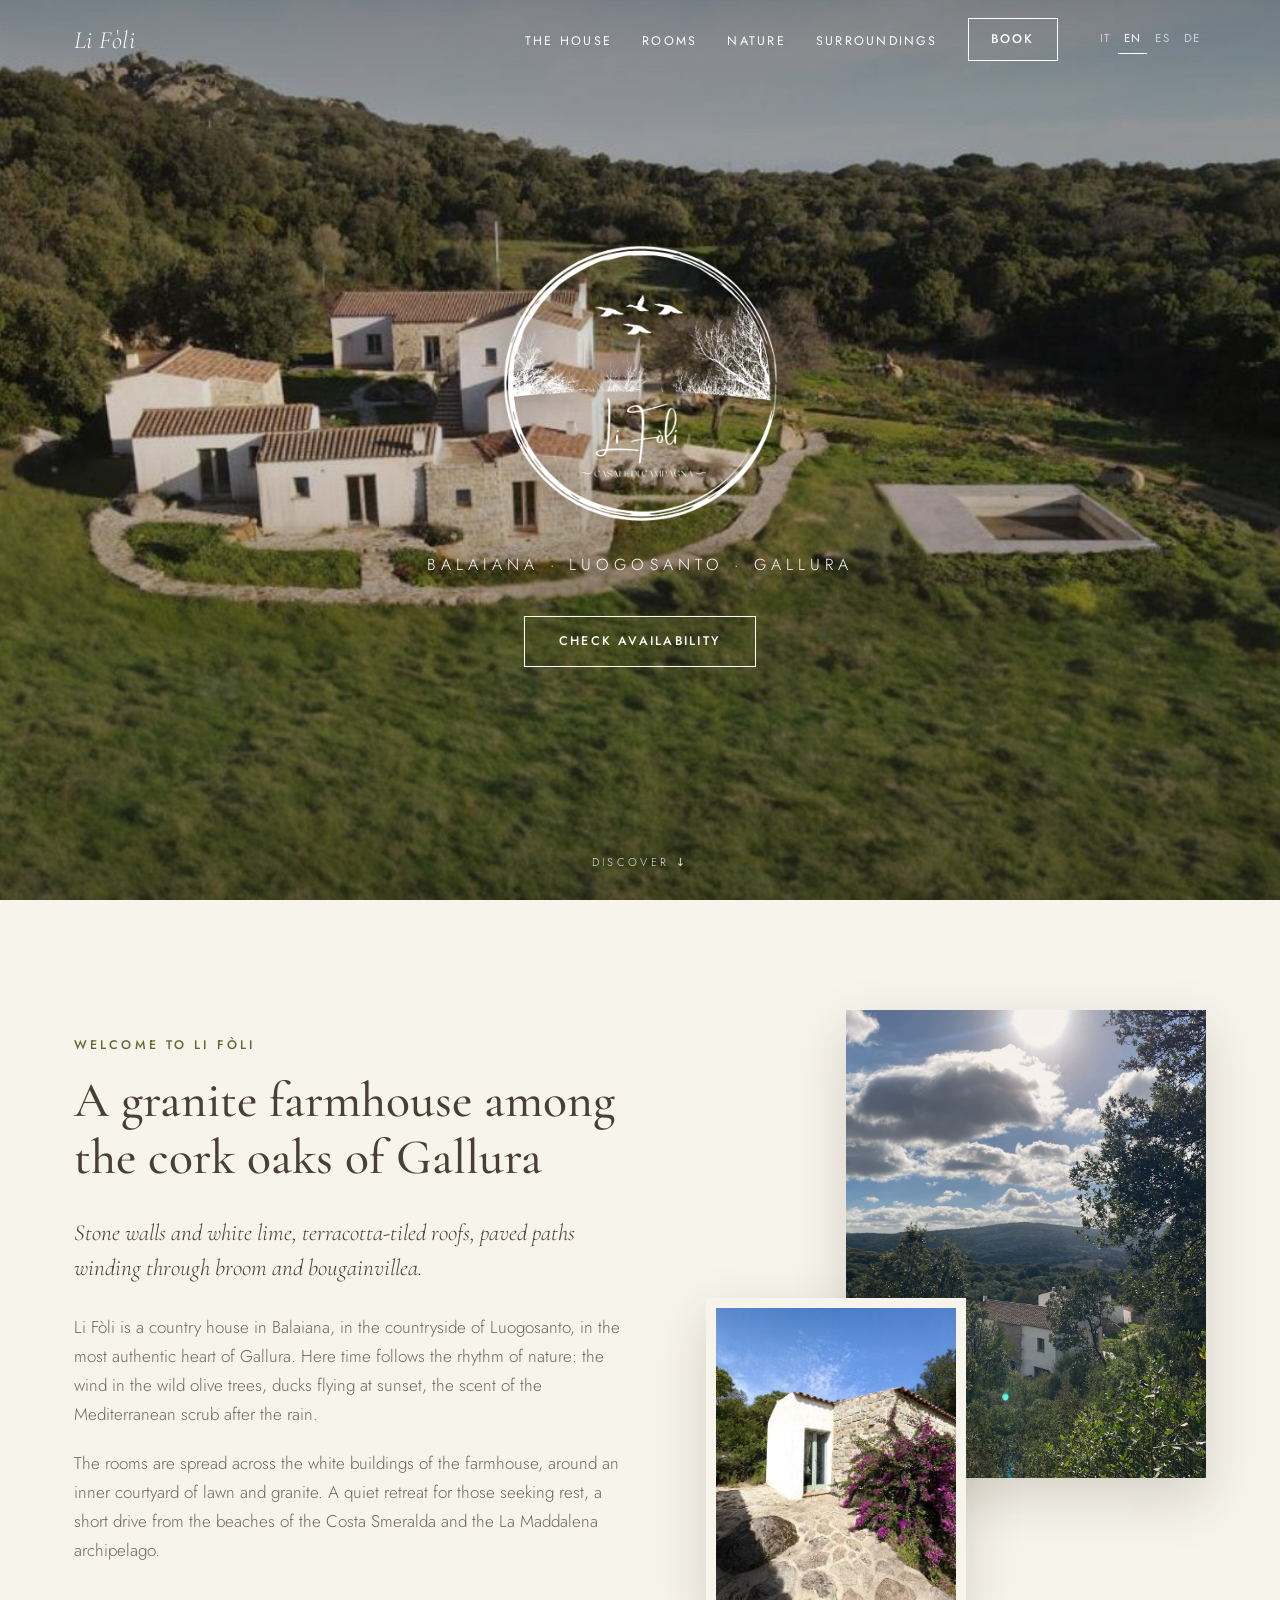
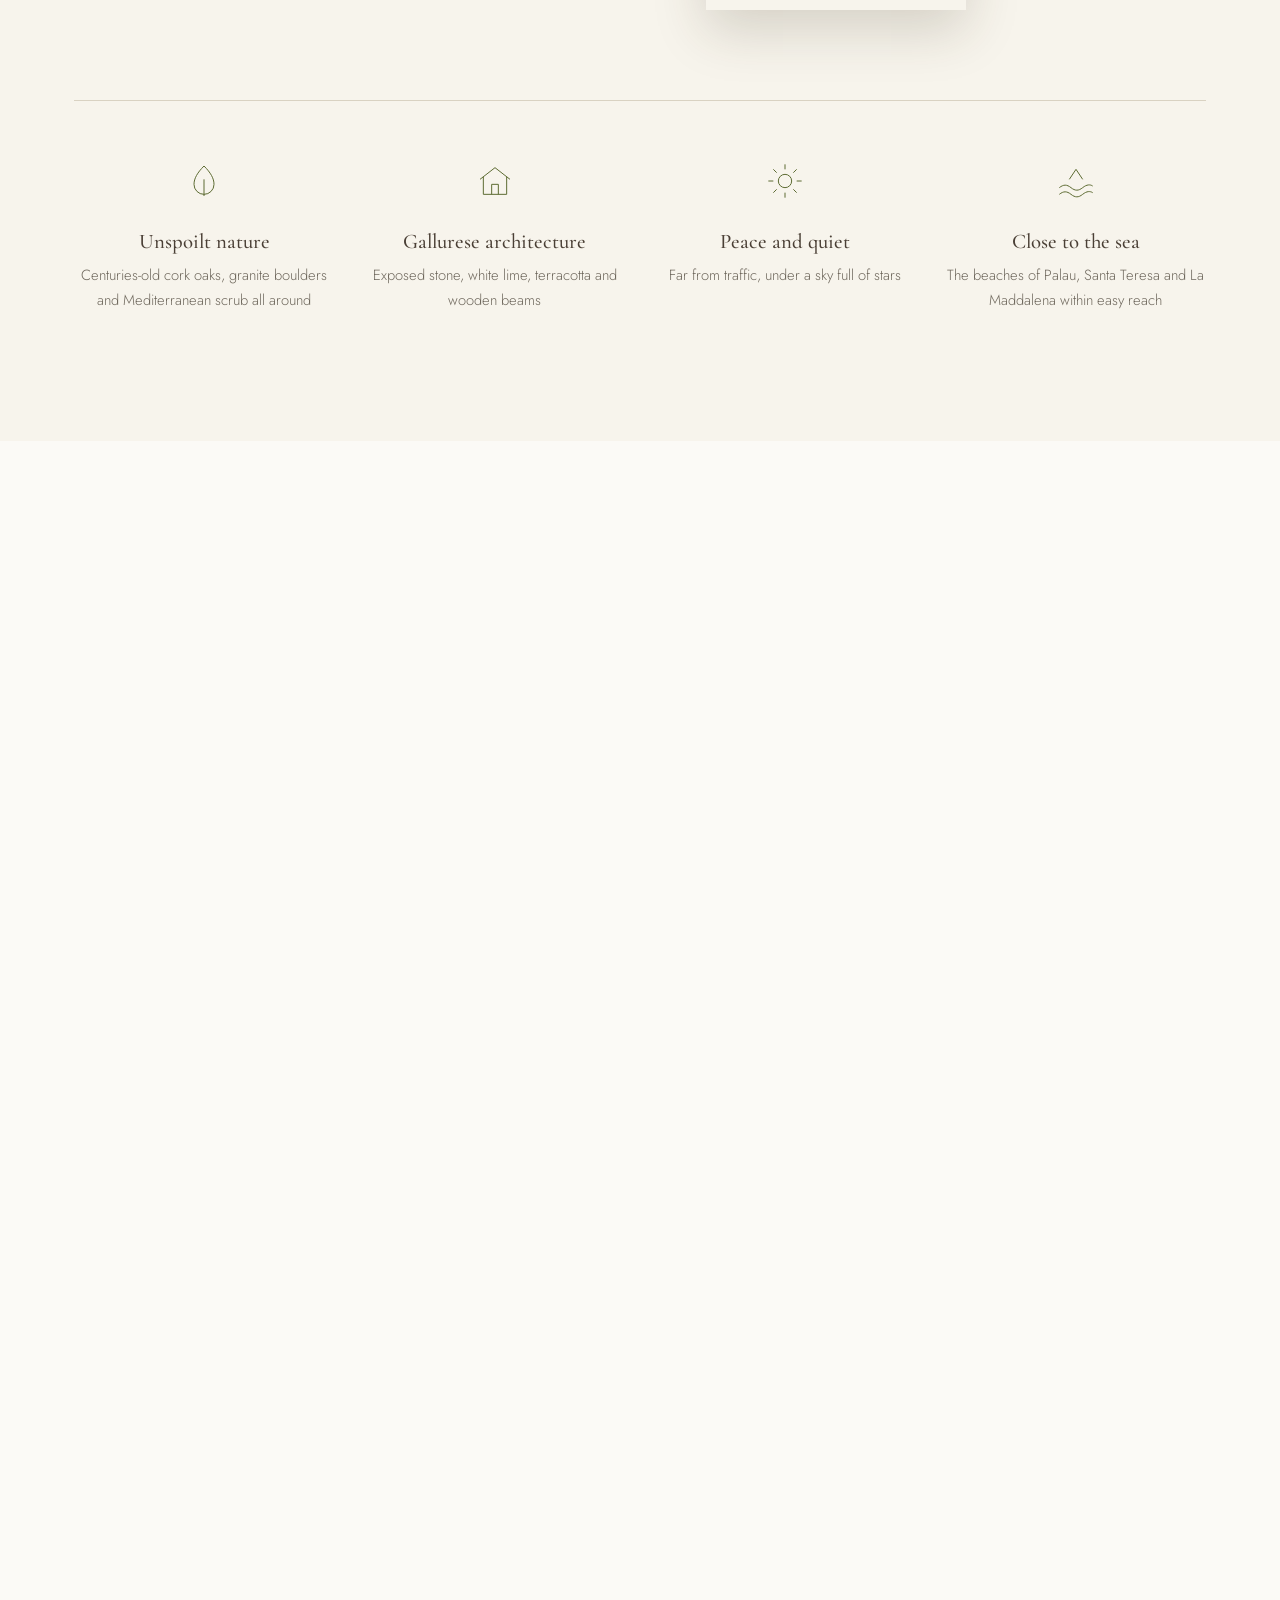
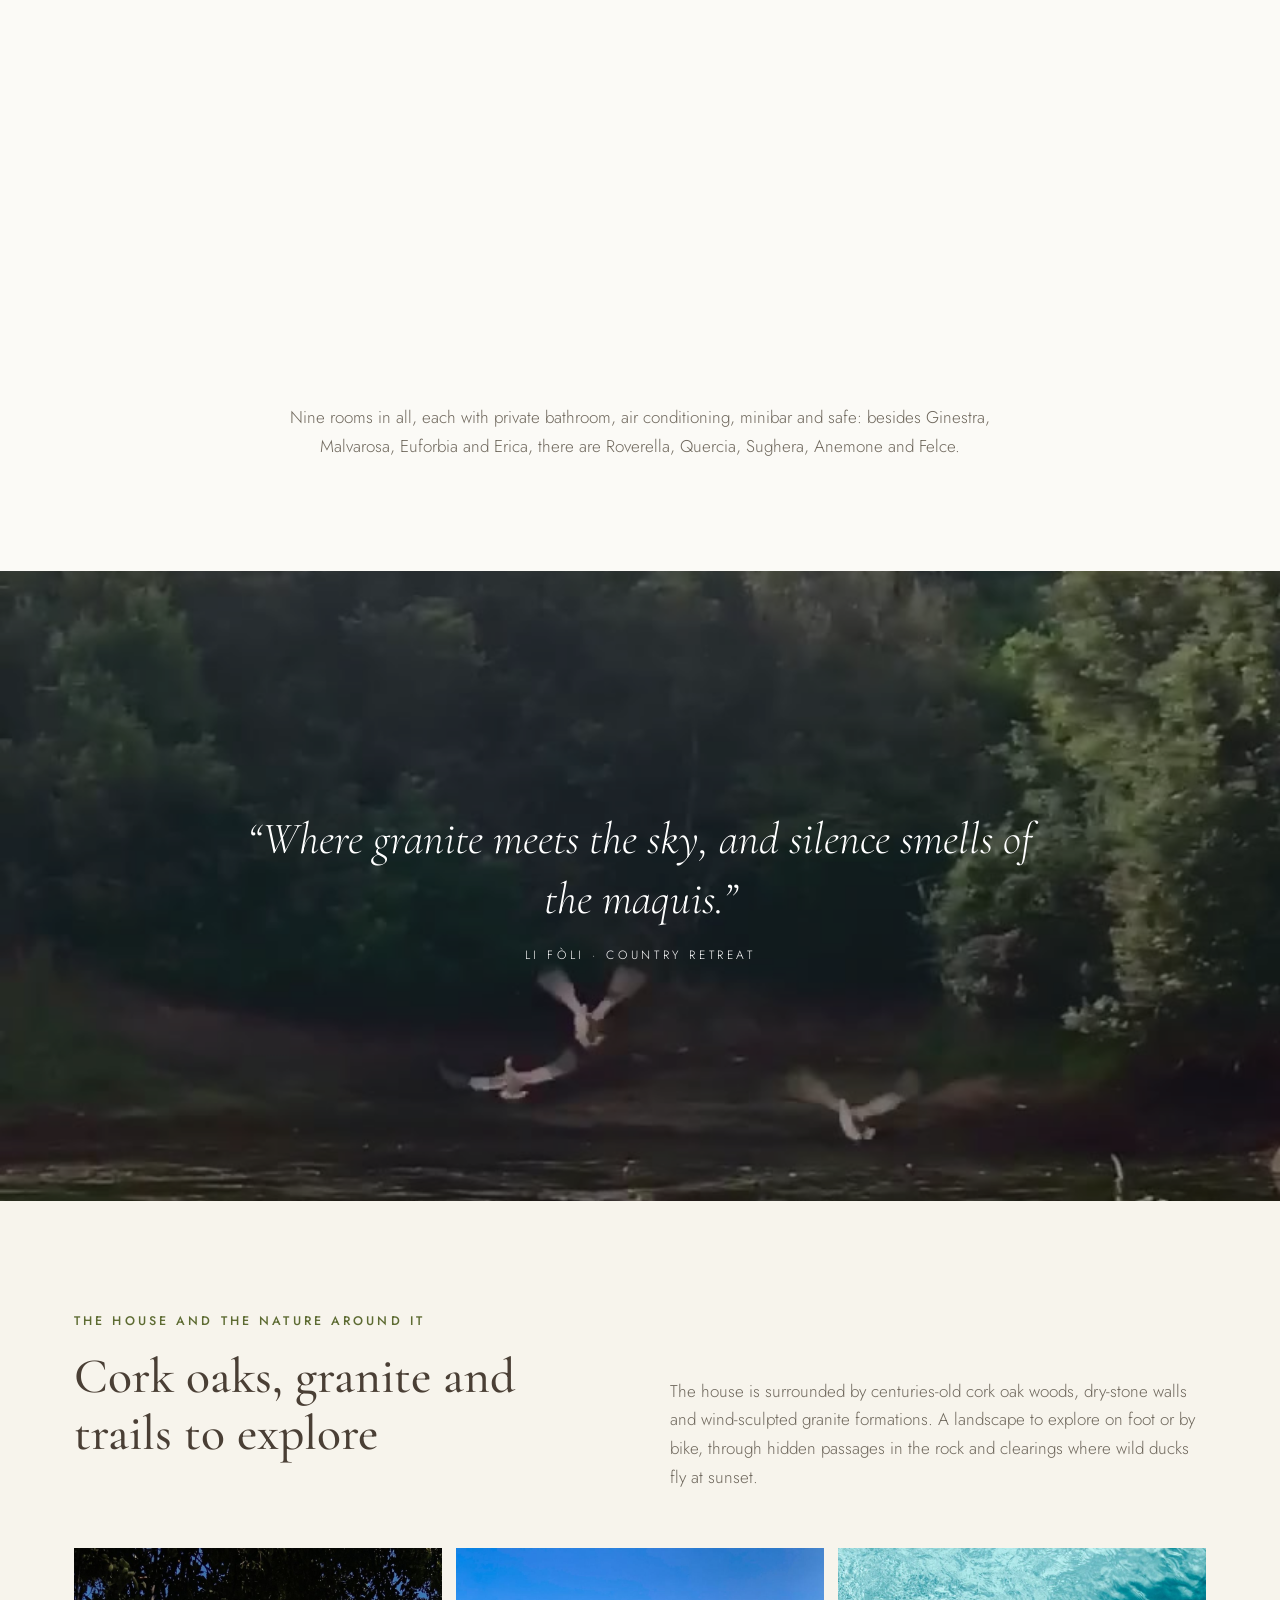
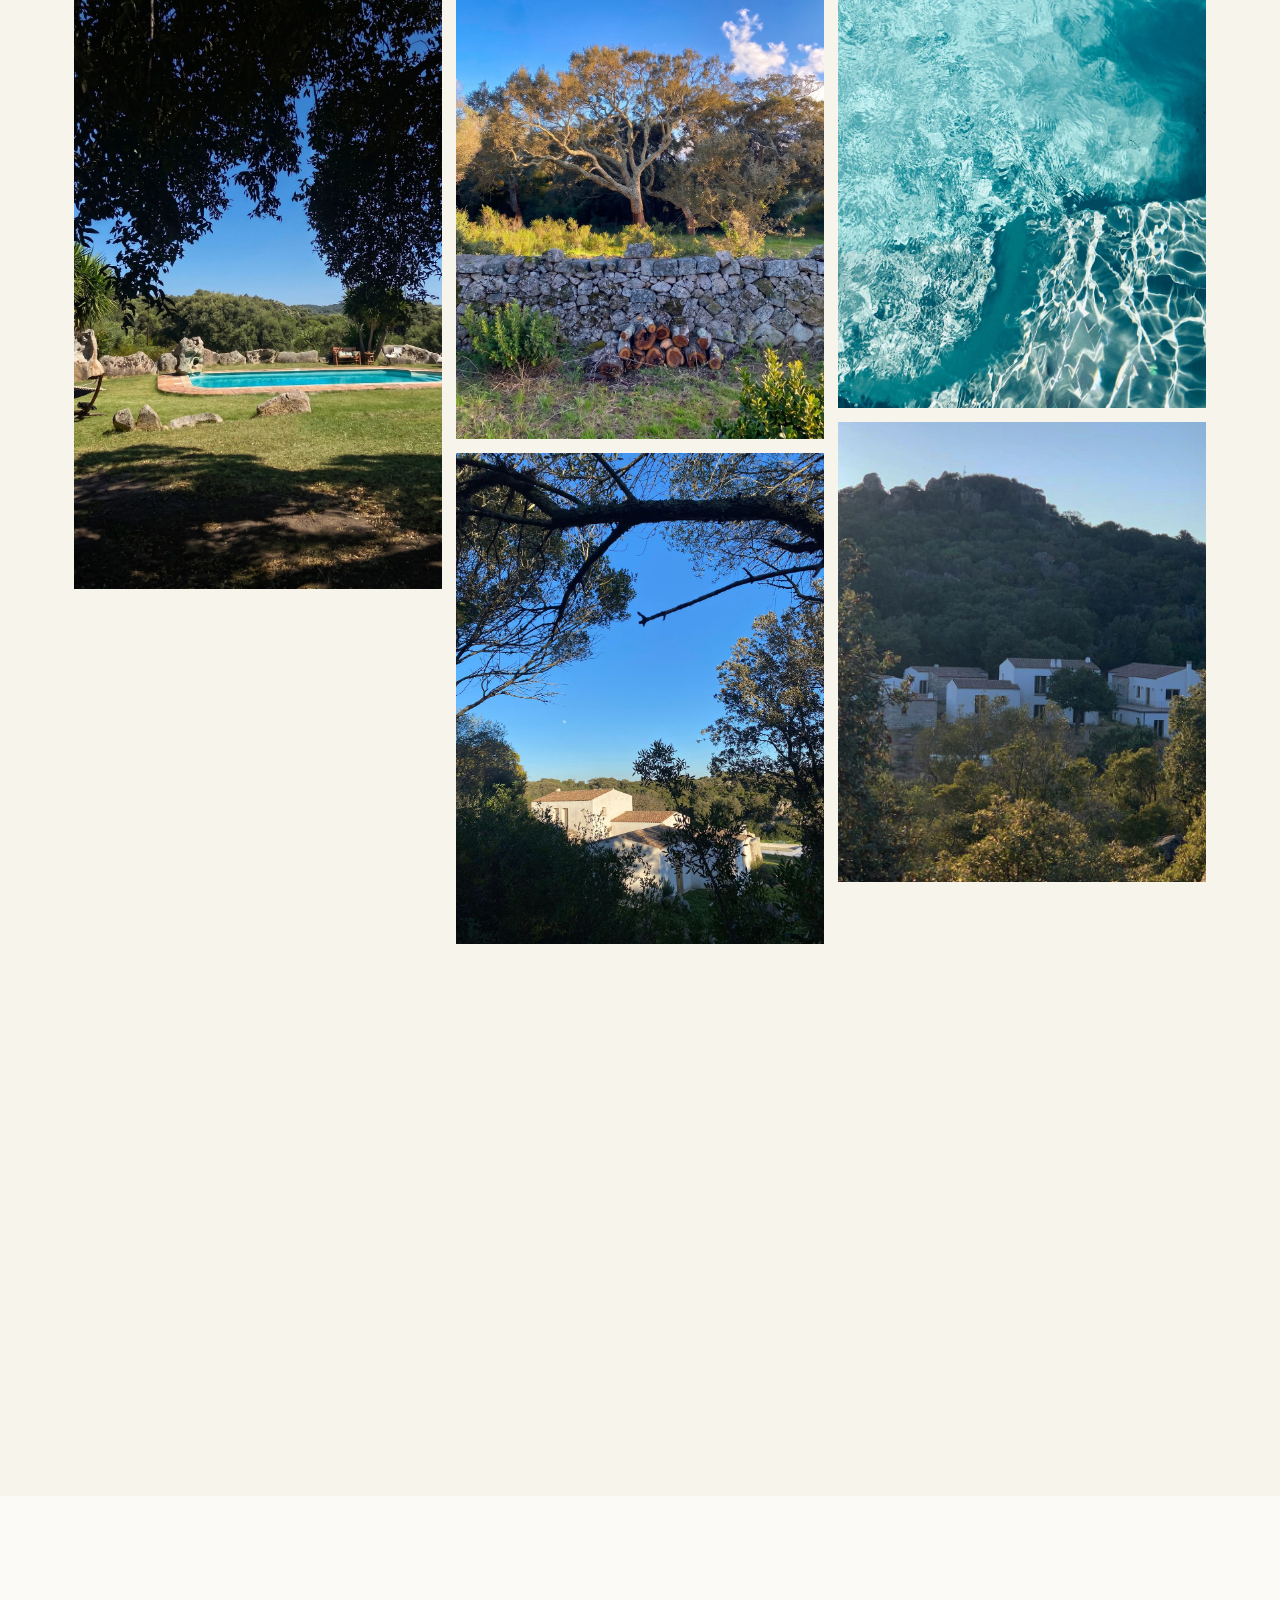
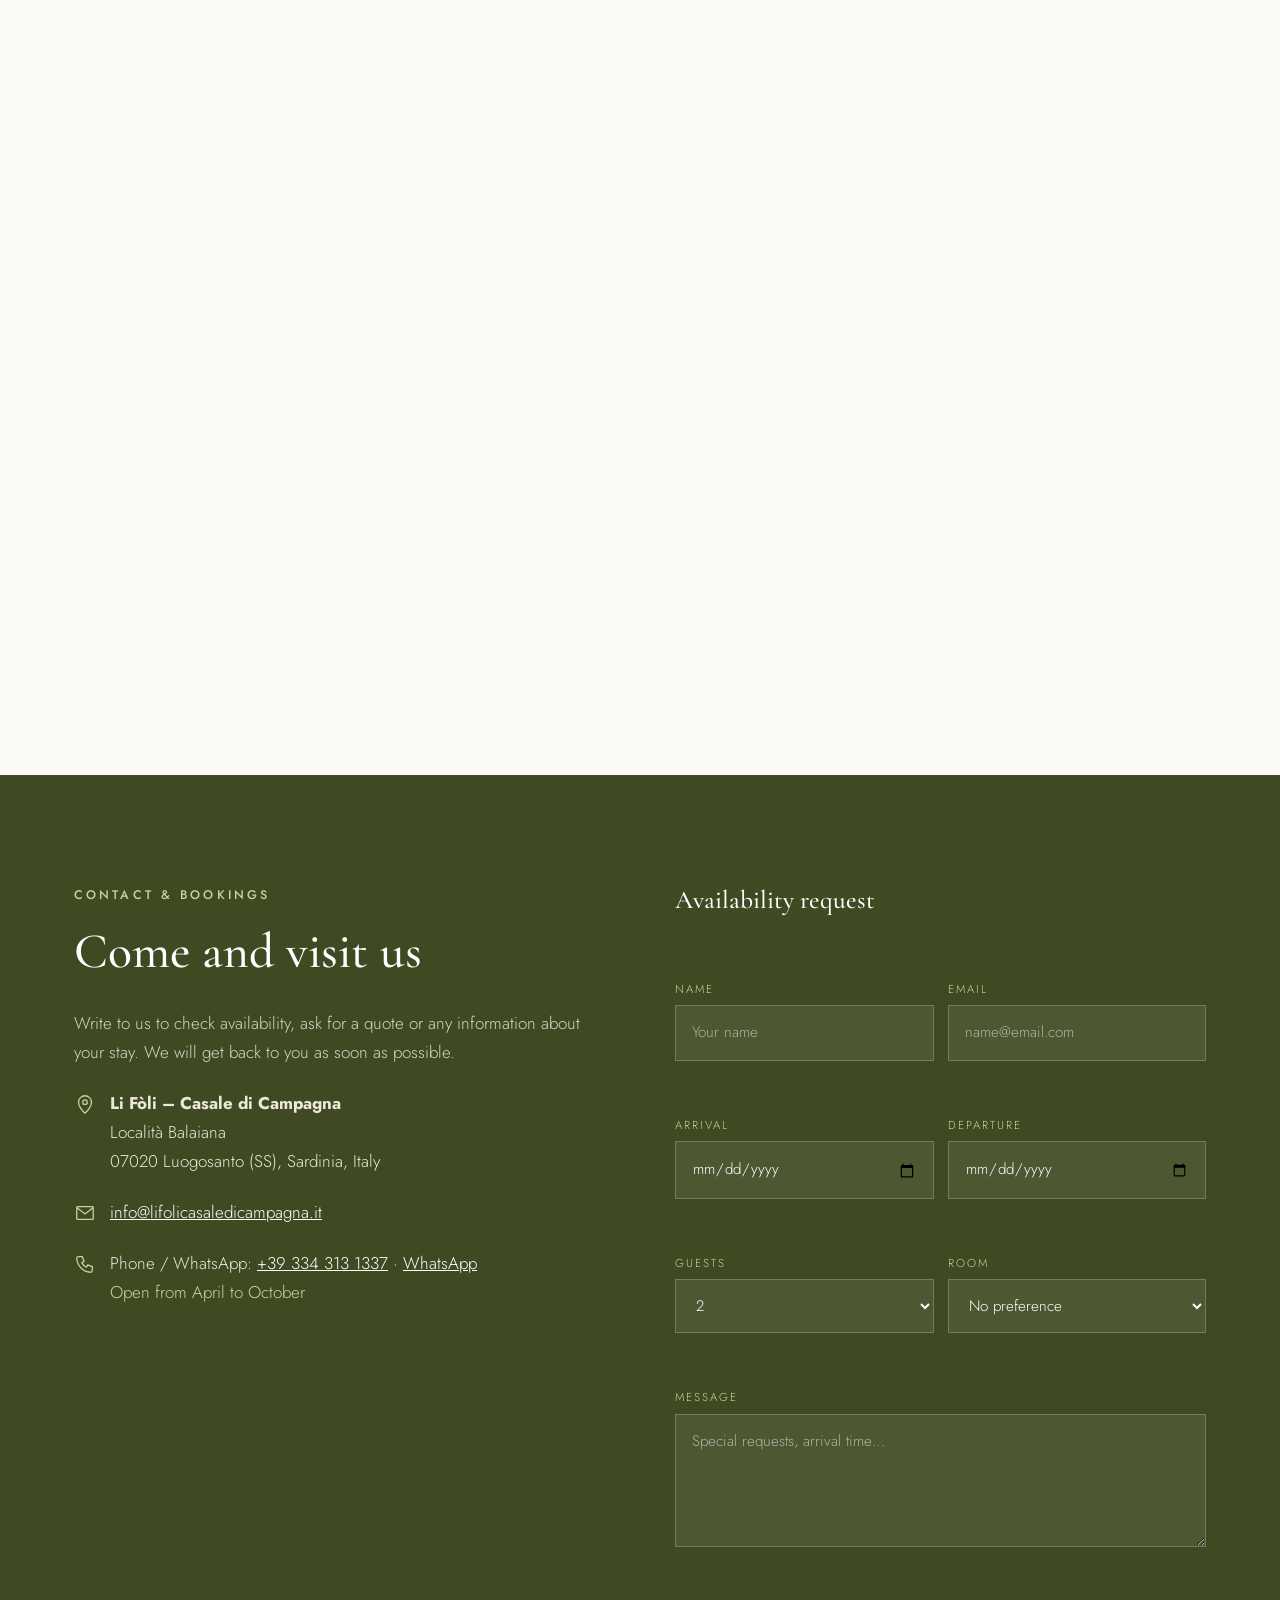
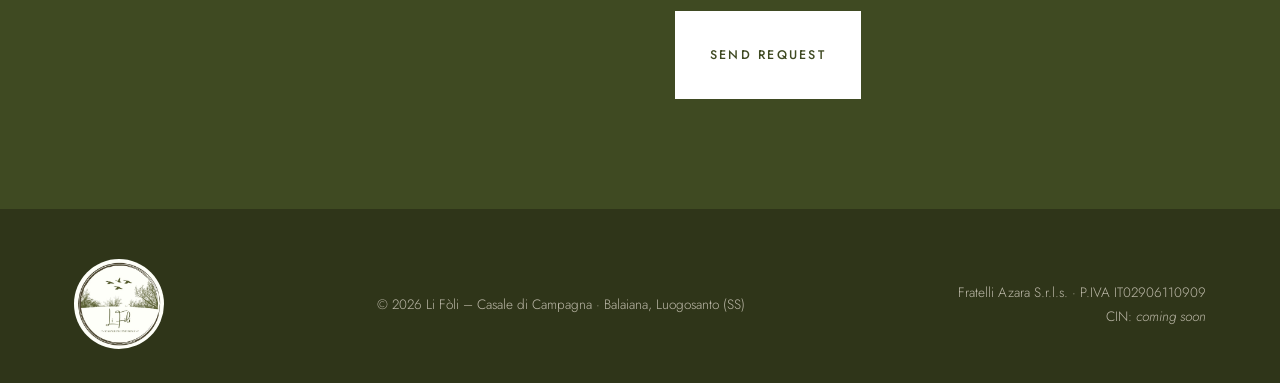
==== commit 8b11418b: "Sito: elenco completo delle 9 camere, telefono e periodo di apertura Co-Authored-By: Claude Opus 5.5" ====
--- a/docs/index.html
+++ b/docs/index.html
@@ -135,6 +135,7 @@
         <div class="body"><h3>Erica</h3><span class="name-meaning">Camera matrimoniale</span><p>Dedicata all'erica arborea che colora di bianco le colline galluresi a primavera.</p></div>
       </article>
     </div>
+    <p class="reveal" style="text-align:center;color:var(--muted);margin-top:40px;max-width:760px;margin-left:auto;margin-right:auto">Nove camere in tutto, tutte con bagno privato, aria condizionata, frigobar e cassetta di sicurezza: oltre a Ginestra, Malvarosa, Euforbia ed Erica, ci sono Roverella, Quercia, Sughera, Anemone e Felce.</p>
   </div>
 </section>
 
@@ -200,7 +201,7 @@
         </div>
         <div class="line">
           <svg viewBox="0 0 24 24"><path d="M5 4h4l2 5-2.5 1.5a11 11 0 0 0 5 5L15 13l5 2v4a2 2 0 0 1-2 2A16 16 0 0 1 3 6a2 2 0 0 1 2-2"/></svg>
-          <div><!-- TODO telefono -->Telefono / WhatsApp: <em>da inserire</em></div>
+          <div>Telefono / WhatsApp: <a href="tel:+393343131337">+39 334 313 1337</a> · <a href="https://wa.me/393343131337" target="_blank" rel="noopener">WhatsApp</a><br><span style="color:#c9d29f">Aperto da aprile a ottobre</span></div>
         </div>
         <iframe class="map" loading="lazy" title="Map" src="https://www.google.com/maps?q=Balaiana,+Luogosanto+SS&z=13&hl=it&output=embed"></iframe>
       </div>
